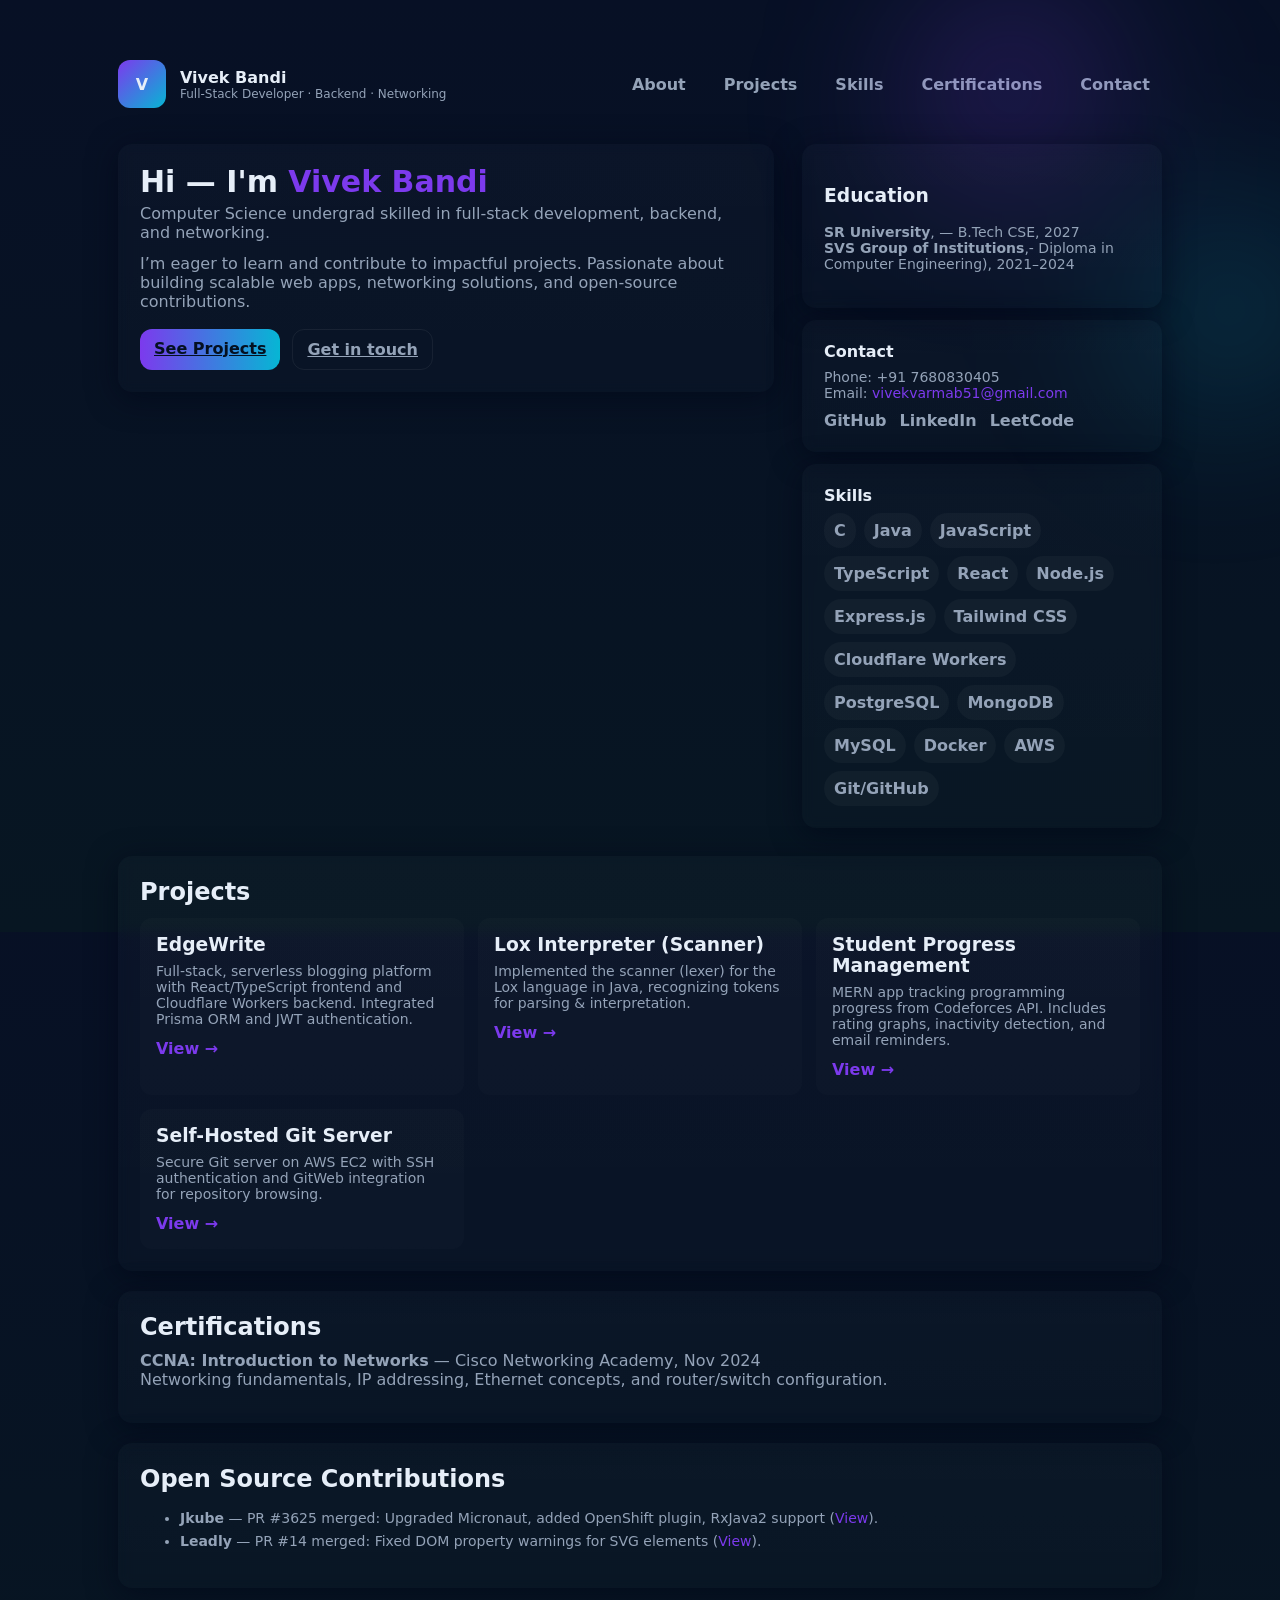
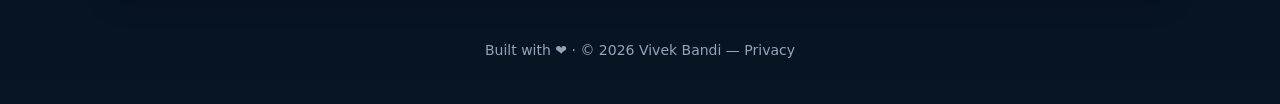
==== index.html @ c9dd651c "portfolio" ====
<!DOCTYPE html>
<html lang="en">
  <head>
    <meta charset="utf-8" />
    <meta name="viewport" content="width=device-width,initial-scale=1" />
    <title>Vivek Bandi — Portfolio</title>
    <meta
      name="description"
      content="Personal portfolio of Vivek Bandi — full-stack developer, backend enthusiast, and open-source contributor."
    />
    <style>
      :root {
        --bg: #0f1724;
        --card: #0b1220;
        --muted: #94a3b8;
        --accent: #7c3aed;
        --glass: rgba(255, 255, 255, 0.03);
        --radius: 14px;
        --container: 1100px;
        color-scheme: dark;
      }
      * {
        box-sizing: border-box;
      }
      html,
      body {
        height: 100%;
        margin: 0;
        font-family: Inter, system-ui, -apple-system, "Segoe UI", Roboto,
          "Helvetica Neue", Arial;
        background: linear-gradient(180deg, #071025 0%, #071622 100%);
        color: #e6eef8;
        -webkit-font-smoothing: antialiased;
      }
      .wrap {
        max-width: var(--container);
        margin: 32px auto;
        padding: 28px;
      }
      header {
        display: flex;
        align-items: center;
        justify-content: space-between;
        gap: 18px;
      }
      .brand {
        display: flex;
        align-items: center;
        gap: 14px;
      }
      .logo {
        width: 48px;
        height: 48px;
        border-radius: 12px;
        background: linear-gradient(135deg, var(--accent), #06b6d4);
        display: grid;
        place-items: center;
        font-weight: 700;
      }
      nav {
        display: flex;
        gap: 14px;
        align-items: center;
      }
      nav a {
        color: var(--muted);
        text-decoration: none;
        padding: 8px 12px;
        border-radius: 10px;
        font-weight: 600;
      }
      nav a:hover {
        color: #fff;
        background: var(--glass);
      }
      .hero {
        display: grid;
        grid-template-columns: 1fr 360px;
        gap: 28px;
        margin-top: 36px;
        align-items: start;
      }
      .card {
        background: linear-gradient(
          180deg,
          rgba(255, 255, 255, 0.02),
          rgba(255, 255, 255, 0.01)
        );
        padding: 22px;
        border-radius: var(--radius);
        box-shadow: 0 6px 30px rgba(2, 6, 23, 0.6);
        backdrop-filter: blur(6px);
      }
      .intro h1 {
        margin: 0;
        font-size: 30px;
        line-height: 1.05;
      }
      .intro p {
        color: var(--muted);
        margin: 12px 0 18px;
      }
      .cta {
        display: flex;
        gap: 12px;
      }
      .btn {
        padding: 10px 14px;
        border-radius: 12px;
        border: 0;
        font-weight: 700;
        cursor: pointer;
      }
      .btn-primary {
        background: linear-gradient(90deg, var(--accent), #06b6d4);
        color: #041020;
      }
      .btn-ghost {
        background: transparent;
        border: 1px solid rgba(255, 255, 255, 0.06);
        color: var(--muted);
      }
      .stats {
        display: flex;
        gap: 12px;
        margin-top: 18px;
      }
      .stat {
        background: rgba(255, 255, 255, 0.02);
        padding: 12px;
        border-radius: 12px;
        min-width: 120px;
        text-align: center;
      }
      .stat b {
        display: block;
        font-size: 18px;
      }
      .panel {
        display: flex;
        flex-direction: column;
        gap: 12px;
      }
      .skills {
        display: flex;
        flex-wrap: wrap;
        gap: 8px;
      }
      .chip {
        padding: 8px 10px;
        border-radius: 999px;
        background: rgba(255, 255, 255, 0.03);
        font-weight: 600;
        color: var(--muted);
      }
      section.projects {
        margin-top: 28px;
      }
      .grid {
        display: grid;
        grid-template-columns: repeat(3, 1fr);
        gap: 14px;
      }
      .proj {
        padding: 16px;
        border-radius: 12px;
        background: linear-gradient(
          180deg,
          rgba(255, 255, 255, 0.015),
          rgba(255, 255, 255, 0.01)
        );
        min-height: 120px;
      }
      .proj h3 {
        margin: 0 0 8px;
      }
      .proj p {
        margin: 0;
        color: var(--muted);
        font-size: 14px;
      }
      footer {
        margin-top: 36px;
        padding: 18px;
        text-align: center;
        color: var(--muted);
        font-size: 14px;
      }
      @media (max-width: 960px) {
        .hero {
          grid-template-columns: 1fr;
        }
        .grid {
          grid-template-columns: repeat(2, 1fr);
        }
        .wrap {
          margin: 18px;
        }
      }
      @media (max-width: 640px) {
        .grid {
          grid-template-columns: 1fr;
        }
        .logo {
          width: 40px;
          height: 40px;
        }
      }
      .accent-bg {
        position: fixed;
        right: -120px;
        top: -80px;
        width: 560px;
        height: 560px;
        border-radius: 50%;
        filter: blur(70px);
        pointer-events: none;
        background: radial-gradient(
            circle at 30% 30%,
            rgba(124, 58, 237, 0.3),
            transparent 30%
          ),
          radial-gradient(
            circle at 70% 70%,
            rgba(6, 182, 212, 0.22),
            transparent 30%
          );
      }
    </style>
  </head>
  <body>
    <div class="accent-bg" aria-hidden></div>
    <div class="wrap">
      <header>
        <div class="brand">
          <div class="logo" aria-hidden>V</div>
          <div>
            <div style="font-weight: 700">Vivek Bandi</div>
            <div style="font-size: 12px; color: var(--muted)">
              Full-Stack Developer · Backend · Networking
            </div>
          </div>
        </div>
        <nav aria-label="Main navigation">
          <a href="#about">About</a>
          <a href="#projects">Projects</a>
          <a href="#skills">Skills</a>
          <a href="#certifications">Certifications</a>
          <a href="#contact">Contact</a>
        </nav>
      </header>

      <main>
        <section class="hero">
          <div class="card intro">
            <h1>
              Hi — I'm <span style="color: var(--accent)">Vivek Bandi</span>
            </h1>
            <div style="font-size: 16px; color: var(--muted); margin-top: 6px">
              Computer Science undergrad skilled in full-stack development,
              backend, and networking.
            </div>
            <p>
              I’m eager to learn and contribute to impactful projects.
              Passionate about building scalable web apps, networking solutions,
              and open-source contributions.
            </p>
            <div class="cta">
              <a class="btn btn-primary" href="#projects">See Projects</a>
              <a class="btn btn-ghost" href="mailto:vivekvarmab51@gmail.com"
                >Get in touch</a
              >
            </div>
          </div>

          <aside class="panel">
            <div class="card" id="about">
              <h3>Education</h3>
              <p style="color: var(--muted); margin-top: 8px; font-size: 14px">
                <b>SR University</b>, — B.Tech CSE, 2027<br />
                <b>SVS Group of Institutions</b>,- Diploma in Computer
                Engineering), 2021–2024
              </p>
            </div>

            <div class="card" id="contact">
              <h4 style="margin: 0 0 8px">Contact</h4>
              <div style="color: var(--muted); font-size: 14px">
                Phone: +91 7680830405
              </div>
              <div style="color: var(--muted); font-size: 14px">
                Email:
                <a
                  href="mailto:vivekvarmab51@gmail.com"
                  style="color: var(--accent); text-decoration: none"
                  >vivekvarmab51@gmail.com</a
                >
              </div>
              <div style="margin-top: 10px">
                <a
                  href="https://github.com/vivek-bandi"
                  style="
                    margin-right: 8px;
                    text-decoration: none;
                    color: var(--muted);
                    font-weight: 700;
                  "
                  >GitHub</a
                >
                <a
                  href="https://linkedin.com/in/vivek-varma-287141303/"
                  style="
                    margin-right: 8px;
                    text-decoration: none;
                    color: var(--muted);
                    font-weight: 700;
                  "
                  >LinkedIn</a
                >
                <a
                  href="https://leetcode.com/u/Vivekvarmabandi"
                  style="
                    text-decoration: none;
                    color: var(--muted);
                    font-weight: 700;
                  "
                  >LeetCode</a
                >
              </div>
            </div>

            <div class="card" id="skills">
              <h4 style="margin: 0 0 8px">Skills</h4>
              <div class="skills">
                <span class="chip">C</span>
                <span class="chip">Java</span>
                <span class="chip">JavaScript</span>
                <span class="chip">TypeScript</span>
                <span class="chip">React</span>
                <span class="chip">Node.js</span>
                <span class="chip">Express.js</span>
                <span class="chip">Tailwind CSS</span>
                <span class="chip">Cloudflare Workers</span>
                <span class="chip">PostgreSQL</span>
                <span class="chip">MongoDB</span>
                <span class="chip">MySQL</span>
                <span class="chip">Docker</span>
                <span class="chip">AWS</span>
                <span class="chip">Git/GitHub</span>
              </div>
            </div>
          </aside>
        </section>

        <section class="projects card" id="projects">
          <h2 style="margin: 0 0 12px">Projects</h2>
          <div class="grid">
            <article class="proj">
              <h3>EdgeWrite</h3>
              <p>
                Full-stack, serverless blogging platform with React/TypeScript
                frontend and Cloudflare Workers backend. Integrated Prisma ORM
                and JWT authentication.
              </p>
              <div style="margin-top: 12px">
                <a
                  href="https://github.com/vivek-bandi/EdgeWrite"
                  style="
                    font-weight: 700;
                    color: var(--accent);
                    text-decoration: none;
                  "
                  >View →</a
                >
              </div>
            </article>

            <article class="proj">
              <h3>Lox Interpreter (Scanner)</h3>
              <p>
                Implemented the scanner (lexer) for the Lox language in Java,
                recognizing tokens for parsing & interpretation.
              </p>
              <div style="margin-top: 12px">
                <a
                  href="https://github.com/vivek-bandi/lox-interpreter"
                  style="
                    font-weight: 700;
                    color: var(--accent);
                    text-decoration: none;
                  "
                  >View →</a
                >
              </div>
            </article>

            <article class="proj">
              <h3>Student Progress Management</h3>
              <p>
                MERN app tracking programming progress from Codeforces API.
                Includes rating graphs, inactivity detection, and email
                reminders.
              </p>
              <div style="margin-top: 12px">
                <a
                  href="https://github.com/vivek-bandi/Progress_Management"
                  style="
                    font-weight: 700;
                    color: var(--accent);
                    text-decoration: none;
                  "
                  >View →</a
                >
              </div>
            </article>

            <article class="proj">
              <h3>Self-Hosted Git Server</h3>
              <p>
                Secure Git server on AWS EC2 with SSH authentication and GitWeb
                integration for repository browsing.
              </p>
              <div style="margin-top: 12px">
                <a
                  href="https://lapis-timpani-1e3.notion.site/Git-Server-Project-Documentation-163e4b33d2d280c5962ec4bdfe2c0eda?pvs=74"
                  style="
                    font-weight: 700;
                    color: var(--accent);
                    text-decoration: none;
                  "
                  >View →</a
                >
              </div>
            </article>
          </div>
        </section>

        <section class="card" id="certifications" style="margin-top: 20px">
          <h2 style="margin: 0 0 10px">Certifications</h2>
          <p style="color: var(--muted); margin: 0 0 12px">
            <b>CCNA: Introduction to Networks</b> — Cisco Networking Academy,
            Nov 2024<br />Networking fundamentals, IP addressing, Ethernet
            concepts, and router/switch configuration.
          </p>
        </section>

        <section class="card" style="margin-top: 20px">
          <h2 style="margin: 0 0 10px">Open Source Contributions</h2>
          <ul style="color: var(--muted); font-size: 14px; line-height: 1.6">
            <li>
              <b>Jkube</b> — PR #3625 merged: Upgraded Micronaut, added
              OpenShift plugin, RxJava2 support (<a
                href="https://github.com/eclipse/jkube/pull/3625"
                style="color: var(--accent); text-decoration: none"
                >View</a
              >).
            </li>
            <li>
              <b>Leadly</b> — PR #14 merged: Fixed DOM property warnings for SVG
              elements (<a
                href="https://github.com/Leadlly/leadlly.in/pull/14"
                style="color: var(--accent); text-decoration: none"
                >View</a
              >).
            </li>
          </ul>
        </section>
      </main>

      <footer>
        Built with ❤️ · © <span id="year"></span> Vivek Bandi —
        <a href="#" style="color: var(--muted); text-decoration: none"
          >Privacy</a
        >
      </footer>
    </div>

    <script>
      document.getElementById("year").textContent = new Date().getFullYear();
      document.querySelectorAll('a[href^="#"]').forEach((a) => {
        a.addEventListener("click", (e) => {
          const href = a.getAttribute("href");
          if (href.length > 1) {
            e.preventDefault();
            document
              .querySelector(href)
              .scrollIntoView({ behavior: "smooth", block: "start" });
          }
        });
      });
    </script>
  </body>
</html>
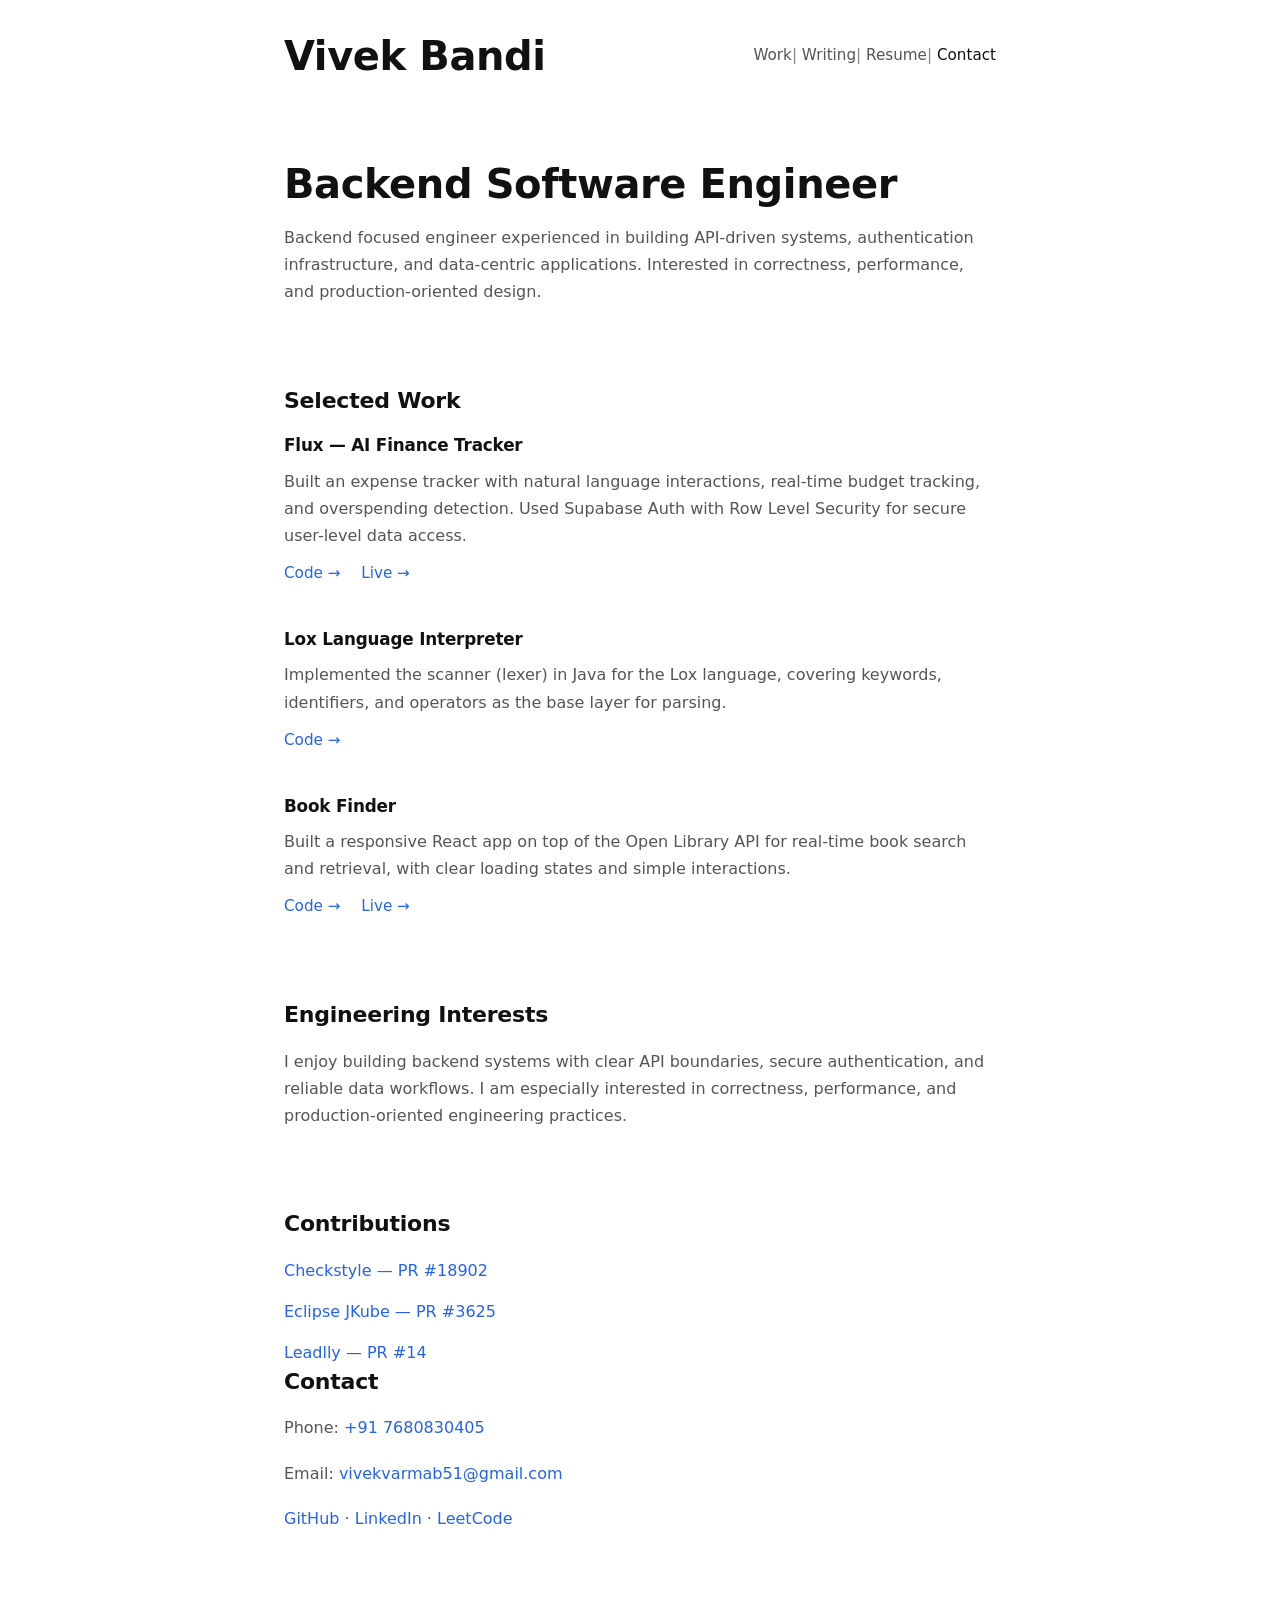
==== commit 7fa60c81: "update" ====
--- a/index.html
+++ b/index.html
@@ -1,494 +1,109 @@
-<!DOCTYPE html>
+<!doctype html>
 <html lang="en">
   <head>
-    <meta charset="utf-8" />
-    <meta name="viewport" content="width=device-width,initial-scale=1" />
-    <title>Vivek Bandi — Portfolio</title>
-    <meta
-      name="description"
-      content="Personal portfolio of Vivek Bandi — full-stack developer, backend enthusiast, and open-source contributor."
-    />
-    <style>
-      :root {
-        --bg: #0f1724;
-        --card: #0b1220;
-        --muted: #94a3b8;
-        --accent: #7c3aed;
-        --glass: rgba(255, 255, 255, 0.03);
-        --radius: 14px;
-        --container: 1100px;
-        color-scheme: dark;
-      }
-      * {
-        box-sizing: border-box;
-      }
-      html,
-      body {
-        height: 100%;
-        margin: 0;
-        font-family: Inter, system-ui, -apple-system, "Segoe UI", Roboto,
-          "Helvetica Neue", Arial;
-        background: linear-gradient(180deg, #071025 0%, #071622 100%);
-        color: #e6eef8;
-        -webkit-font-smoothing: antialiased;
-      }
-      .wrap {
-        max-width: var(--container);
-        margin: 32px auto;
-        padding: 28px;
-      }
-      header {
-        display: flex;
-        align-items: center;
-        justify-content: space-between;
-        gap: 18px;
-      }
-      .brand {
-        display: flex;
-        align-items: center;
-        gap: 14px;
-      }
-      .logo {
-        width: 48px;
-        height: 48px;
-        border-radius: 12px;
-        background: linear-gradient(135deg, var(--accent), #06b6d4);
-        display: grid;
-        place-items: center;
-        font-weight: 700;
-      }
-      nav {
-        display: flex;
-        gap: 14px;
-        align-items: center;
-      }
-      nav a {
-        color: var(--muted);
-        text-decoration: none;
-        padding: 8px 12px;
-        border-radius: 10px;
-        font-weight: 600;
-      }
-      nav a:hover {
-        color: #fff;
-        background: var(--glass);
-      }
-      .hero {
-        display: grid;
-        grid-template-columns: 1fr 360px;
-        gap: 28px;
-        margin-top: 36px;
-        align-items: start;
-      }
-      .card {
-        background: linear-gradient(
-          180deg,
-          rgba(255, 255, 255, 0.02),
-          rgba(255, 255, 255, 0.01)
-        );
-        padding: 22px;
-        border-radius: var(--radius);
-        box-shadow: 0 6px 30px rgba(2, 6, 23, 0.6);
-        backdrop-filter: blur(6px);
-      }
-      .intro h1 {
-        margin: 0;
-        font-size: 30px;
-        line-height: 1.05;
-      }
-      .intro p {
-        color: var(--muted);
-        margin: 12px 0 18px;
-      }
-      .cta {
-        display: flex;
-        gap: 12px;
-      }
-      .btn {
-        padding: 10px 14px;
-        border-radius: 12px;
-        border: 0;
-        font-weight: 700;
-        cursor: pointer;
-      }
-      .btn-primary {
-        background: linear-gradient(90deg, var(--accent), #06b6d4);
-        color: #041020;
-      }
-      .btn-ghost {
-        background: transparent;
-        border: 1px solid rgba(255, 255, 255, 0.06);
-        color: var(--muted);
-      }
-      .stats {
-        display: flex;
-        gap: 12px;
-        margin-top: 18px;
-      }
-      .stat {
-        background: rgba(255, 255, 255, 0.02);
-        padding: 12px;
-        border-radius: 12px;
-        min-width: 120px;
-        text-align: center;
-      }
-      .stat b {
-        display: block;
-        font-size: 18px;
-      }
-      .panel {
-        display: flex;
-        flex-direction: column;
-        gap: 12px;
-      }
-      .skills {
-        display: flex;
-        flex-wrap: wrap;
-        gap: 8px;
-      }
-      .chip {
-        padding: 8px 10px;
-        border-radius: 999px;
-        background: rgba(255, 255, 255, 0.03);
-        font-weight: 600;
-        color: var(--muted);
-      }
-      section.projects {
-        margin-top: 28px;
-      }
-      .grid {
-        display: grid;
-        grid-template-columns: repeat(3, 1fr);
-        gap: 14px;
-      }
-      .proj {
-        padding: 16px;
-        border-radius: 12px;
-        background: linear-gradient(
-          180deg,
-          rgba(255, 255, 255, 0.015),
-          rgba(255, 255, 255, 0.01)
-        );
-        min-height: 120px;
-      }
-      .proj h3 {
-        margin: 0 0 8px;
-      }
-      .proj p {
-        margin: 0;
-        color: var(--muted);
-        font-size: 14px;
-      }
-      footer {
-        margin-top: 36px;
-        padding: 18px;
-        text-align: center;
-        color: var(--muted);
-        font-size: 14px;
-      }
-      @media (max-width: 960px) {
-        .hero {
-          grid-template-columns: 1fr;
-        }
-        .grid {
-          grid-template-columns: repeat(2, 1fr);
-        }
-        .wrap {
-          margin: 18px;
-        }
-      }
-      @media (max-width: 640px) {
-        .grid {
-          grid-template-columns: 1fr;
-        }
-        .logo {
-          width: 40px;
-          height: 40px;
-        }
-      }
-      .accent-bg {
-        position: fixed;
-        right: -120px;
-        top: -80px;
-        width: 560px;
-        height: 560px;
-        border-radius: 50%;
-        filter: blur(70px);
-        pointer-events: none;
-        background: radial-gradient(
-            circle at 30% 30%,
-            rgba(124, 58, 237, 0.3),
-            transparent 30%
-          ),
-          radial-gradient(
-            circle at 70% 70%,
-            rgba(6, 182, 212, 0.22),
-            transparent 30%
-          );
-      }
-    </style>
+    <meta charset="UTF-8" />
+    <meta name="viewport" content="width=device-width, initial-scale=1" />
+    <meta name="description" content="Backend-focused engineer building API-driven systems, authentication infrastructure, and data-centric applications." />
+    <title>Vivek Bandi — Backend Software Engineer</title>
+    <link rel="stylesheet" href="styles.css" />
   </head>
   <body>
-    <div class="accent-bg" aria-hidden></div>
-    <div class="wrap">
-      <header>
-        <div class="brand">
-          <div class="logo" aria-hidden>V</div>
-          <div>
-            <div style="font-weight: 700">Vivek Bandi</div>
-            <div style="font-size: 12px; color: var(--muted)">
-              Full-Stack Developer · Backend · Networking
-            </div>
-          </div>
+    <div class="container">
+      <header class="site-header">
+        <div class="site-topline">
+          <a class="site-name" href="index.html">Vivek Bandi</a>
+          <nav aria-label="Primary">
+            <ul class="site-nav">
+              <li><a href="work.html">Work</a></li>
+              <li><a href="writing.html">Writing</a></li>
+              <li><a href="resume.html">Resume</a></li>
+              <li><a href="#contact" class="active">Contact</a></li>
+            </ul>
+          </nav>
         </div>
-        <nav aria-label="Main navigation">
-          <a href="#about">About</a>
-          <a href="#projects">Projects</a>
-          <a href="#skills">Skills</a>
-          <a href="#certifications">Certifications</a>
-          <a href="#contact">Contact</a>
-        </nav>
       </header>
 
       <main>
-        <section class="hero">
-          <div class="card intro">
-            <h1>
-              Hi — I'm <span style="color: var(--accent)">Vivek Bandi</span>
-            </h1>
-            <div style="font-size: 16px; color: var(--muted); margin-top: 6px">
-              Computer Science undergrad skilled in full-stack development,
-              backend, and networking.
-            </div>
-            <p>
-              I’m eager to learn and contribute to impactful projects.
-              Passionate about building scalable web apps, networking solutions,
-              and open-source contributions.
-            </p>
-            <div class="cta">
-              <a class="btn btn-primary" href="#projects">See Projects</a>
-              <a class="btn btn-ghost" href="mailto:vivekvarmab51@gmail.com"
-                >Get in touch</a
-              >
-            </div>
-          </div>
-
-          <aside class="panel">
-            <div class="card" id="about">
-              <h3>Education</h3>
-              <p style="color: var(--muted); margin-top: 8px; font-size: 14px">
-                <b>SR University</b>, — B.Tech CSE, 2027<br />
-                <b>SVS Group of Institutions</b>,- Diploma in Computer
-                Engineering), 2021–2024
-              </p>
-            </div>
-
-            <div class="card" id="contact">
-              <h4 style="margin: 0 0 8px">Contact</h4>
-              <div style="color: var(--muted); font-size: 14px">
-                Phone: +91 7680830405
-              </div>
-              <div style="color: var(--muted); font-size: 14px">
-                Email:
-                <a
-                  href="mailto:vivekvarmab51@gmail.com"
-                  style="color: var(--accent); text-decoration: none"
-                  >vivekvarmab51@gmail.com</a
-                >
-              </div>
-              <div style="margin-top: 10px">
-                <a
-                  href="https://github.com/vivek-bandi"
-                  style="
-                    margin-right: 8px;
-                    text-decoration: none;
-                    color: var(--muted);
-                    font-weight: 700;
-                  "
-                  >GitHub</a
-                >
-                <a
-                  href="https://linkedin.com/in/vivek-varma-287141303/"
-                  style="
-                    margin-right: 8px;
-                    text-decoration: none;
-                    color: var(--muted);
-                    font-weight: 700;
-                  "
-                  >LinkedIn</a
-                >
-                <a
-                  href="https://leetcode.com/u/Vivekvarmabandi"
-                  style="
-                    text-decoration: none;
-                    color: var(--muted);
-                    font-weight: 700;
-                  "
-                  >LeetCode</a
-                >
-              </div>
-            </div>
-
-            <div class="card" id="skills">
-              <h4 style="margin: 0 0 8px">Skills</h4>
-              <div class="skills">
-                <span class="chip">C</span>
-                <span class="chip">Java</span>
-                <span class="chip">JavaScript</span>
-                <span class="chip">TypeScript</span>
-                <span class="chip">React</span>
-                <span class="chip">Node.js</span>
-                <span class="chip">Express.js</span>
-                <span class="chip">Tailwind CSS</span>
-                <span class="chip">Cloudflare Workers</span>
-                <span class="chip">PostgreSQL</span>
-                <span class="chip">MongoDB</span>
-                <span class="chip">MySQL</span>
-                <span class="chip">Docker</span>
-                <span class="chip">AWS</span>
-                <span class="chip">Git/GitHub</span>
-              </div>
-            </div>
-          </aside>
-        </section>
-
-        <section class="projects card" id="projects">
-          <h2 style="margin: 0 0 12px">Projects</h2>
-          <div class="grid">
-            <article class="proj">
-              <h3>EdgeWrite</h3>
-              <p>
-                Full-stack, serverless blogging platform with React/TypeScript
-                frontend and Cloudflare Workers backend. Integrated Prisma ORM
-                and JWT authentication.
-              </p>
-              <div style="margin-top: 12px">
-                <a
-                  href="https://github.com/vivek-bandi/EdgeWrite"
-                  style="
-                    font-weight: 700;
-                    color: var(--accent);
-                    text-decoration: none;
-                  "
-                  >View →</a
-                >
-              </div>
-            </article>
-
-            <article class="proj">
-              <h3>Lox Interpreter (Scanner)</h3>
-              <p>
-                Implemented the scanner (lexer) for the Lox language in Java,
-                recognizing tokens for parsing & interpretation.
-              </p>
-              <div style="margin-top: 12px">
-                <a
-                  href="https://github.com/vivek-bandi/lox-interpreter"
-                  style="
-                    font-weight: 700;
-                    color: var(--accent);
-                    text-decoration: none;
-                  "
-                  >View →</a
-                >
-              </div>
-            </article>
-
-            <article class="proj">
-              <h3>Student Progress Management</h3>
-              <p>
-                MERN app tracking programming progress from Codeforces API.
-                Includes rating graphs, inactivity detection, and email
-                reminders.
-              </p>
-              <div style="margin-top: 12px">
-                <a
-                  href="https://github.com/vivek-bandi/Progress_Management"
-                  style="
-                    font-weight: 700;
-                    color: var(--accent);
-                    text-decoration: none;
-                  "
-                  >View →</a
-                >
-              </div>
-            </article>
-
-            <article class="proj">
-              <h3>Self-Hosted Git Server</h3>
-              <p>
-                Secure Git server on AWS EC2 with SSH authentication and GitWeb
-                integration for repository browsing.
-              </p>
-              <div style="margin-top: 12px">
-                <a
-                  href="https://lapis-timpani-1e3.notion.site/Git-Server-Project-Documentation-163e4b33d2d280c5962ec4bdfe2c0eda?pvs=74"
-                  style="
-                    font-weight: 700;
-                    color: var(--accent);
-                    text-decoration: none;
-                  "
-                  >View →</a
-                >
-              </div>
-            </article>
-          </div>
-        </section>
-
-        <section class="card" id="certifications" style="margin-top: 20px">
-          <h2 style="margin: 0 0 10px">Certifications</h2>
-          <p style="color: var(--muted); margin: 0 0 12px">
-            <b>CCNA: Introduction to Networks</b> — Cisco Networking Academy,
-            Nov 2024<br />Networking fundamentals, IP addressing, Ethernet
-            concepts, and router/switch configuration.
+        <section class="section" aria-labelledby="identity-heading">
+          <h1 id="identity-heading">Backend Software Engineer</h1>
+          <p>
+            Backend focused engineer experienced in building API-driven systems, authentication
+            infrastructure, and data-centric applications. Interested in correctness, performance, and
+            production-oriented design.
           </p>
         </section>
 
-        <section class="card" style="margin-top: 20px">
-          <h2 style="margin: 0 0 10px">Open Source Contributions</h2>
-          <ul style="color: var(--muted); font-size: 14px; line-height: 1.6">
-            <li>
-              <b>Jkube</b> — PR #3625 merged: Upgraded Micronaut, added
-              OpenShift plugin, RxJava2 support (<a
-                href="https://github.com/eclipse/jkube/pull/3625"
-                style="color: var(--accent); text-decoration: none"
-                >View</a
-              >).
-            </li>
-            <li>
-              <b>Leadly</b> — PR #14 merged: Fixed DOM property warnings for SVG
-              elements (<a
-                href="https://github.com/Leadlly/leadlly.in/pull/14"
-                style="color: var(--accent); text-decoration: none"
-                >View</a
-              >).
-            </li>
+        <section class="section" aria-labelledby="selected-work-heading">
+          <h2 id="selected-work-heading">Selected Work</h2>
+
+          <article class="item">
+            <h3>Flux — AI Finance Tracker</h3>
+            <p>
+              Built an expense tracker with natural language interactions, real-time budget tracking,
+              and overspending detection. Used Supabase Auth with Row Level Security for secure
+              user-level data access.
+            </p>
+            <p class="inline-links">
+              <a href="https://github.com/vivek-bandi/flux" target="_blank" rel="noopener noreferrer">Code →</a>
+              <a href="https://flux-ai.app/" target="_blank" rel="noopener noreferrer">Live →</a>
+            </p>
+          </article>
+
+          <article class="item">
+            <h3>Lox Language Interpreter</h3>
+            <p>
+              Implemented the scanner (lexer) in Java for the Lox language, covering keywords,
+              identifiers, and operators as the base layer for parsing.
+            </p>
+            <p class="inline-links">
+              <a href="https://github.com/vivek-bandi/lox-interpreter" target="_blank" rel="noopener noreferrer">Code →</a>
+            </p>
+          </article>
+
+          <article class="item">
+            <h3>Book Finder</h3>
+            <p>
+              Built a responsive React app on top of the Open Library API for real-time book search
+              and retrieval, with clear loading states and simple interactions.
+            </p>
+            <p class="inline-links">
+              <a href="https://github.com/vivek-bandi/book-finder" target="_blank" rel="noopener noreferrer">Code →</a>
+              <a href="https://book-finder-alpha-ashen.vercel.app/" target="_blank" rel="noopener noreferrer">Live →</a>
+            </p>
+          </article>
+        </section>
+
+        <section class="section" aria-labelledby="interests-heading">
+          <h2 id="interests-heading">Engineering Interests</h2>
+          <p>
+            I enjoy building backend systems with clear API boundaries, secure authentication, and
+            reliable data workflows. I am especially interested in correctness, performance, and
+            production-oriented engineering practices.
+          </p>
+        </section>
+
+        <section class="section" aria-labelledby="contributions-heading">
+          <h2 id="contributions-heading">Contributions</h2>
+          <ul class="text-list">
+            <li><a href="https://github.com/checkstyle/checkstyle/pull/18902" target="_blank" rel="noopener noreferrer">Checkstyle — PR #18902</a></li>
+            <li><a href="https://github.com/eclipse-jkube/jkube/pull/3625" target="_blank" rel="noopener noreferrer">Eclipse JKube — PR #3625</a></li>
+            <li><a href="https://github.com/Leadlly/leadlly.in/pull/14" target="_blank" rel="noopener noreferrer">Leadlly — PR #14</a></li>
           </ul>
         </section>
       </main>
 
-      <footer>
-        Built with ❤️ · © <span id="year"></span> Vivek Bandi —
-        <a href="#" style="color: var(--muted); text-decoration: none"
-          >Privacy</a
-        >
+      <footer class="site-footer section" id="contact" aria-labelledby="contact-heading">
+        <h2 id="contact-heading">Contact</h2>
+        <p>Phone: <a href="tel:+917680830405">+91 7680830405</a></p>
+        <p>Email: <a href="mailto:vivekvarmab51@gmail.com">vivekvarmab51@gmail.com</a></p>
+        <p>
+          <a href="https://github.com/vivek-bandi" target="_blank" rel="noopener noreferrer">GitHub</a>
+          ·
+          <a href="https://www.linkedin.com/in/vivek-varma-287141303/" target="_blank" rel="noopener noreferrer">LinkedIn</a>
+          ·
+          <a href="https://leetcode.com/u/Vivekvarmabandi/" target="_blank" rel="noopener noreferrer">LeetCode</a>
+        </p>
       </footer>
     </div>
-
-    <script>
-      document.getElementById("year").textContent = new Date().getFullYear();
-      document.querySelectorAll('a[href^="#"]').forEach((a) => {
-        a.addEventListener("click", (e) => {
-          const href = a.getAttribute("href");
-          if (href.length > 1) {
-            e.preventDefault();
-            document
-              .querySelector(href)
-              .scrollIntoView({ behavior: "smooth", block: "start" });
-          }
-        });
-      });
-    </script>
   </body>
 </html>
-
--- a/styles.css
+++ b/styles.css
@@ -0,0 +1,244 @@
+/* =========================================
+   Base / Design Tokens
+   -----------------------------------------
+   Minimal, document-style visual system.
+   ========================================= */
+:root {
+  --bg: #ffffff;
+  --text-primary: #111111;
+  --text-secondary: #555555;
+  --text-meta: #888888;
+  --link: #2563eb;
+  --max-width: 760px;
+  --page-padding-desktop: 24px;
+  --page-padding-mobile: 20px;
+}
+
+/* =========================================
+   Global Reset (light-touch)
+   ========================================= */
+* {
+  box-sizing: border-box;
+}
+
+html {
+  background: var(--bg);
+  color: var(--text-primary);
+  font-size: 16px;
+  -webkit-text-size-adjust: 100%;
+}
+
+body {
+  margin: 0;
+  font-family: system-ui, -apple-system, "Segoe UI", Inter, Roboto, Helvetica, Arial, sans-serif;
+  font-size: 16px;
+  line-height: 1.7;
+  text-rendering: optimizeLegibility;
+}
+
+/* =========================================
+   Layout Wrapper
+   -----------------------------------------
+   Centered reading column with generous
+   white space on desktop, tighter on mobile.
+   ========================================= */
+.container {
+  max-width: var(--max-width);
+  margin: 0 auto;
+  padding: 32px var(--page-padding-desktop) 96px;
+}
+
+/* =========================================
+   Header / Navigation
+   -----------------------------------------
+   Quiet, text-only top navigation aligned
+   to the right. It wraps naturally on small
+   screens without changing structure.
+   ========================================= */
+.site-header {
+  margin-bottom: 80px;
+}
+
+.site-topline {
+  display: flex;
+  justify-content: space-between;
+  align-items: center;
+  flex-wrap: wrap;
+  gap: 12px 24px;
+}
+
+.site-name {
+  color: var(--text-primary);
+  font-size: 2.5rem;
+  font-weight: 600;
+  line-height: 1.2;
+  letter-spacing: -0.01em;
+  text-decoration: none;
+}
+
+.site-nav {
+  display: flex;
+  flex-wrap: wrap;
+  gap: 0;
+  margin: 0;
+  padding: 0;
+  list-style: none;
+}
+
+.site-nav li {
+  color: var(--text-meta);
+  font-size: 0.95rem;
+}
+
+.site-nav a {
+  color: var(--text-secondary);
+}
+
+.site-nav a.active {
+  color: var(--text-primary);
+}
+
+.site-nav li + li::before {
+  content: " | ";
+  color: var(--text-meta);
+}
+
+/* =========================================
+   Typography
+   ========================================= */
+h1,
+h2,
+h3,
+h4,
+p,
+ul,
+ol {
+  margin: 0;
+}
+
+h1 {
+  font-size: 2.5rem;
+  line-height: 1.2;
+  letter-spacing: -0.01em;
+  margin-bottom: 16px;
+}
+
+h2 {
+  font-size: 1.375rem;
+  line-height: 1.35;
+  letter-spacing: -0.01em;
+  margin-bottom: 18px;
+}
+
+h3 {
+  font-size: 1.05rem;
+  line-height: 1.45;
+  letter-spacing: -0.01em;
+  margin-bottom: 10px;
+}
+
+p,
+li {
+  color: var(--text-secondary);
+  font-size: 1rem;
+}
+
+p + p {
+  margin-top: 18px;
+}
+
+.meta {
+  color: var(--text-meta);
+  font-size: 0.875rem;
+}
+
+a {
+  color: var(--link);
+  text-decoration: none;
+}
+
+a:hover,
+a:focus-visible {
+  text-decoration: underline;
+  outline: none;
+}
+
+/* =========================================
+   Vertical Rhythm
+   -----------------------------------------
+   Documentation-like flow, no boxed blocks.
+   ========================================= */
+.section {
+  margin-top: 80px;
+}
+
+.section:first-of-type {
+  margin-top: 0;
+}
+
+.item {
+  margin-top: 40px;
+}
+
+.item:first-of-type {
+  margin-top: 0;
+}
+
+.inline-links {
+  margin-top: 12px;
+  font-size: 0.95rem;
+}
+
+.inline-links a + a {
+  margin-left: 16px;
+}
+
+.case-block {
+  margin-top: 18px;
+}
+
+.case-block strong {
+  color: var(--text-primary);
+  font-weight: 600;
+}
+
+.text-list {
+  list-style: none;
+  margin: 0;
+  padding: 0;
+}
+
+.text-list li {
+  margin-top: 14px;
+}
+
+.text-list li:first-of-type {
+  margin-top: 0;
+}
+
+.site-footer {
+  margin-top: 96px;
+}
+
+/* =========================================
+   Responsive Tweaks
+   -----------------------------------------
+   Same structure, narrower reading space.
+   ========================================= */
+@media (max-width: 640px) {
+  .container {
+    padding: 24px var(--page-padding-mobile) 72px;
+  }
+
+  h1 {
+    font-size: 1.75rem;
+  }
+
+  .site-name {
+    font-size: 1.75rem;
+  }
+
+  h2 {
+    font-size: 1.375rem;
+  }
+}
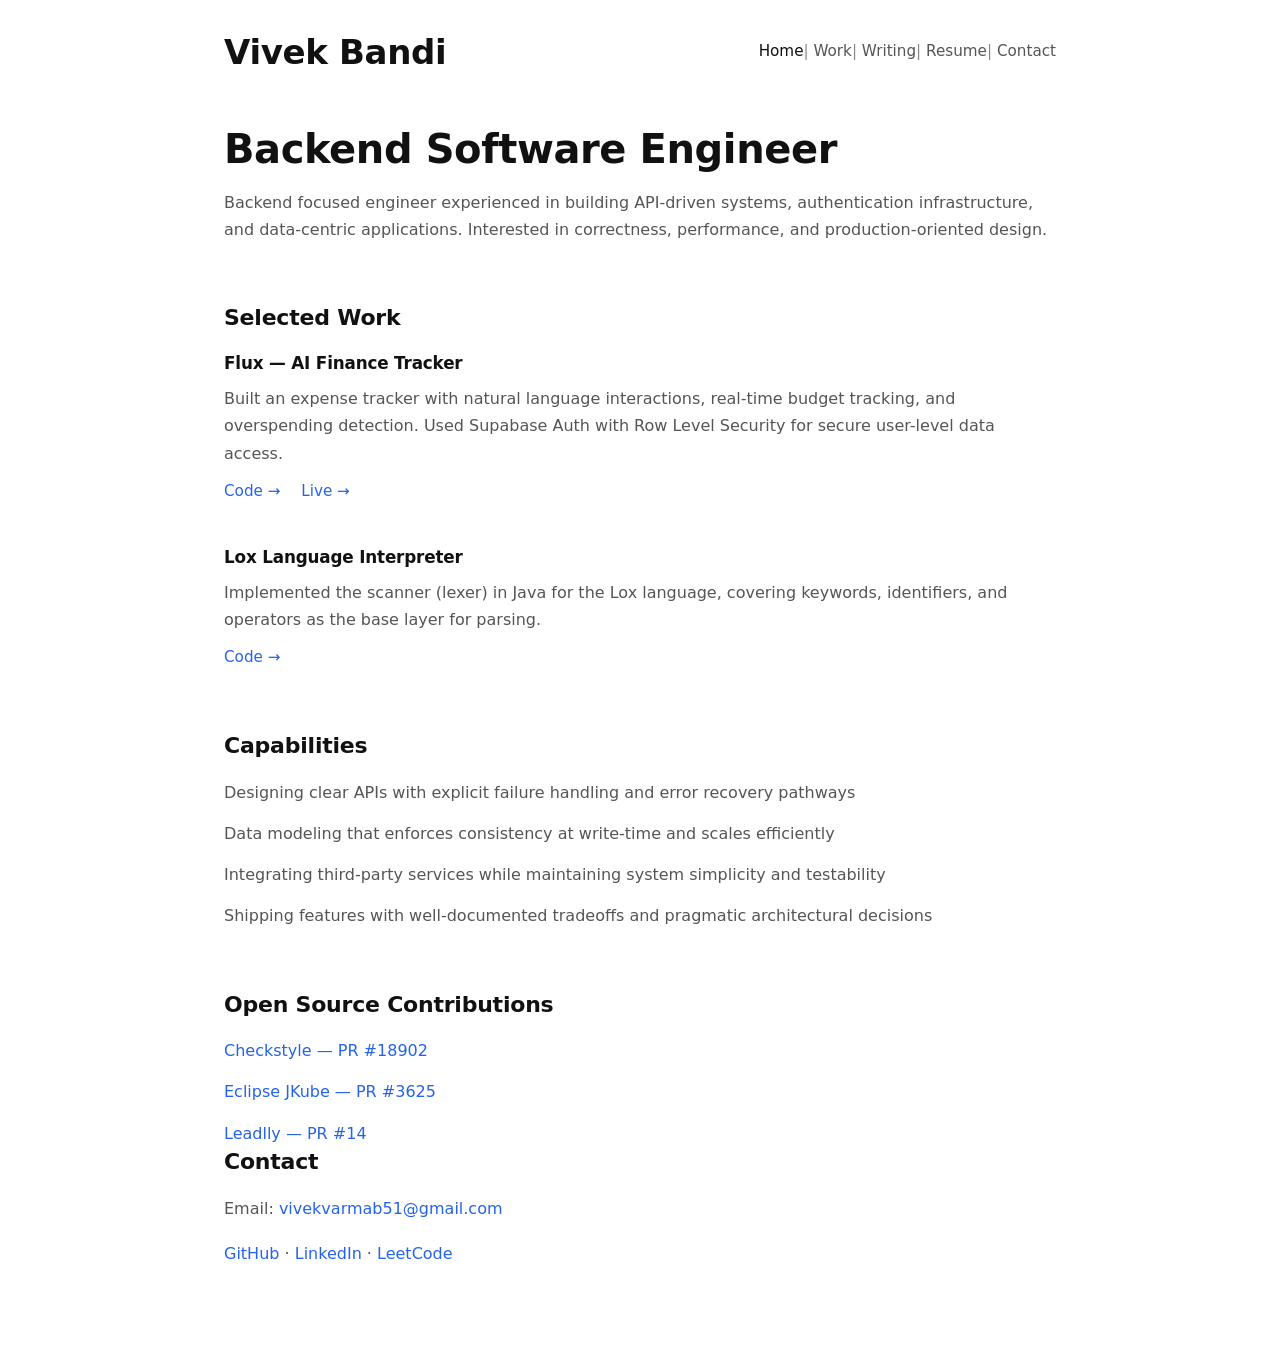
==== commit 09f14cad: "details update" ====
--- a/index.html
+++ b/index.html
@@ -14,10 +14,11 @@
           <a class="site-name" href="index.html">Vivek Bandi</a>
           <nav aria-label="Primary">
             <ul class="site-nav">
+              <li><a href="index.html" class="active">Home</a></li>
               <li><a href="work.html">Work</a></li>
               <li><a href="writing.html">Writing</a></li>
               <li><a href="resume.html">Resume</a></li>
-              <li><a href="#contact" class="active">Contact</a></li>
+              <li><a href="#contact">Contact</a></li>
             </ul>
           </nav>
         </div>
@@ -59,31 +60,20 @@
               <a href="https://github.com/vivek-bandi/lox-interpreter" target="_blank" rel="noopener noreferrer">Code →</a>
             </p>
           </article>
-
-          <article class="item">
-            <h3>Book Finder</h3>
-            <p>
-              Built a responsive React app on top of the Open Library API for real-time book search
-              and retrieval, with clear loading states and simple interactions.
-            </p>
-            <p class="inline-links">
-              <a href="https://github.com/vivek-bandi/book-finder" target="_blank" rel="noopener noreferrer">Code →</a>
-              <a href="https://book-finder-alpha-ashen.vercel.app/" target="_blank" rel="noopener noreferrer">Live →</a>
-            </p>
-          </article>
         </section>
 
-        <section class="section" aria-labelledby="interests-heading">
-          <h2 id="interests-heading">Engineering Interests</h2>
-          <p>
-            I enjoy building backend systems with clear API boundaries, secure authentication, and
-            reliable data workflows. I am especially interested in correctness, performance, and
-            production-oriented engineering practices.
-          </p>
+        <section class="section" aria-labelledby="capabilities-heading">
+          <h2 id="capabilities-heading">Capabilities</h2>
+          <ul class="text-list">
+            <li>Designing clear APIs with explicit failure handling and error recovery pathways</li>
+            <li>Data modeling that enforces consistency at write-time and scales efficiently</li>
+            <li>Integrating third-party services while maintaining system simplicity and testability</li>
+            <li>Shipping features with well-documented tradeoffs and pragmatic architectural decisions</li>
+          </ul>
         </section>
 
         <section class="section" aria-labelledby="contributions-heading">
-          <h2 id="contributions-heading">Contributions</h2>
+          <h2 id="contributions-heading">Open Source Contributions</h2>
           <ul class="text-list">
             <li><a href="https://github.com/checkstyle/checkstyle/pull/18902" target="_blank" rel="noopener noreferrer">Checkstyle — PR #18902</a></li>
             <li><a href="https://github.com/eclipse-jkube/jkube/pull/3625" target="_blank" rel="noopener noreferrer">Eclipse JKube — PR #3625</a></li>
@@ -94,7 +84,6 @@
 
       <footer class="site-footer section" id="contact" aria-labelledby="contact-heading">
         <h2 id="contact-heading">Contact</h2>
-        <p>Phone: <a href="tel:+917680830405">+91 7680830405</a></p>
         <p>Email: <a href="mailto:vivekvarmab51@gmail.com">vivekvarmab51@gmail.com</a></p>
         <p>
           <a href="https://github.com/vivek-bandi" target="_blank" rel="noopener noreferrer">GitHub</a>
--- a/styles.css
+++ b/styles.css
@@ -9,7 +9,7 @@
   --text-secondary: #555555;
   --text-meta: #888888;
   --link: #2563eb;
-  --max-width: 760px;
+  --max-width: 880px;
   --page-padding-desktop: 24px;
   --page-padding-mobile: 20px;
 }
@@ -56,7 +56,7 @@
    screens without changing structure.
    ========================================= */
 .site-header {
-  margin-bottom: 80px;
+  margin-bottom: 52px;
 }
 
 .site-topline {
@@ -69,7 +69,7 @@
 
 .site-name {
   color: var(--text-primary);
-  font-size: 2.5rem;
+  font-size: 2.125rem;
   font-weight: 600;
   line-height: 1.2;
   letter-spacing: -0.01em;
@@ -169,7 +169,7 @@
    Documentation-like flow, no boxed blocks.
    ========================================= */
 .section {
-  margin-top: 80px;
+  margin-top: 60px;
 }
 
 .section:first-of-type {
@@ -217,7 +217,7 @@
 }
 
 .site-footer {
-  margin-top: 96px;
+  margin-top: 72px;
 }
 
 /* =========================================
